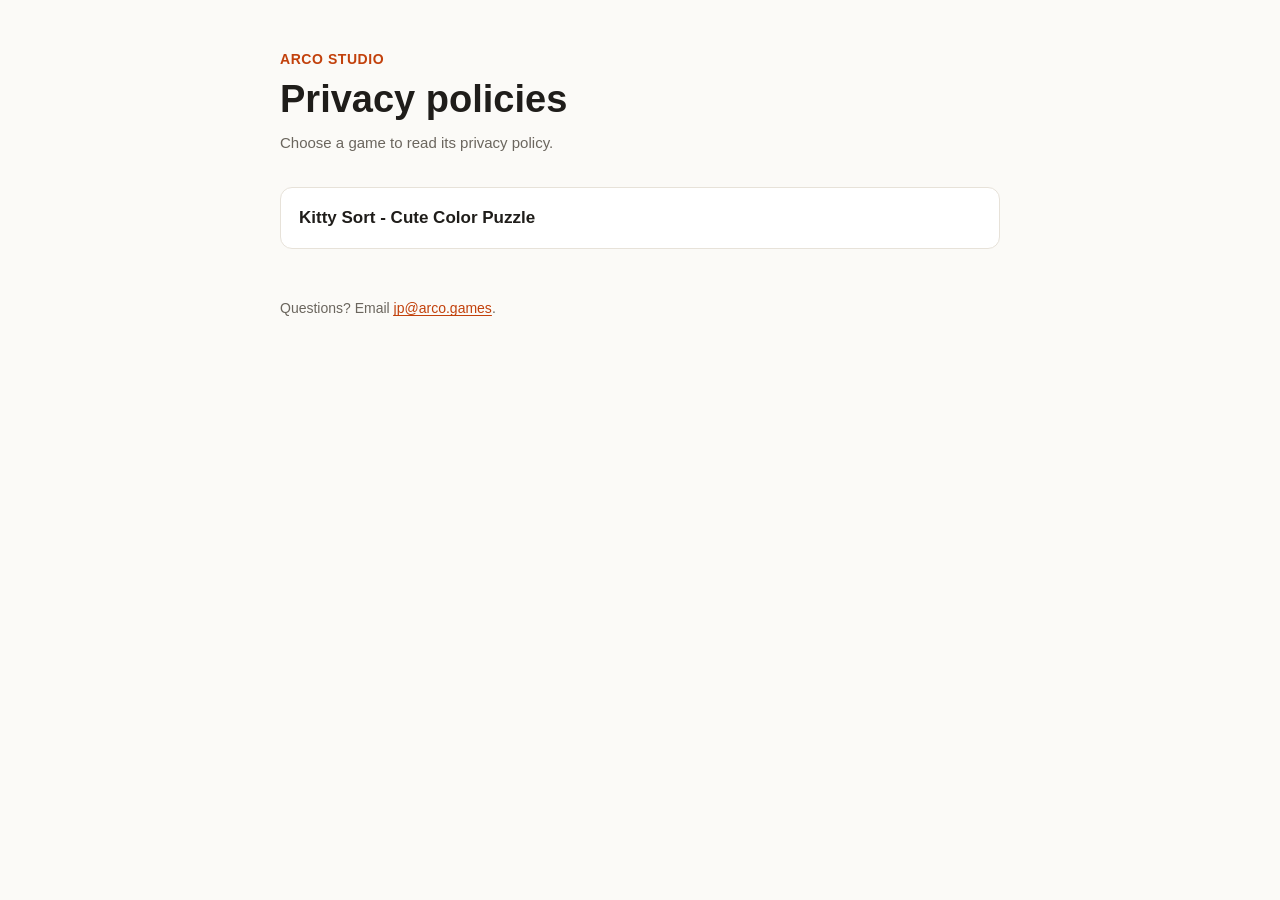
==== index.html @ 593f862b "Add Kitty Sort privacy policy Co-Authored-By: Claude Opus 5.5 <noreply@anthropic.com>" ====
<!doctype html>
<html lang="en">
<head>
  <meta charset="utf-8">
  <meta name="viewport" content="width=device-width, initial-scale=1">
  <title>Arco Studio Privacy</title>
  <meta name="description" content="Privacy policies for Arco Studio games.">
  <meta name="color-scheme" content="light dark">
  <link rel="stylesheet" href="assets/style.css">
</head>
<body>
<main>
  <header>
    <p class="eyebrow">Arco Studio</p>
    <h1>Privacy policies</h1>
    <p class="meta">Choose a game to read its privacy policy.</p>
  </header>
  <ul class="apps">
    <li><a href="kitty-sort/">Kitty Sort - Cute Color Puzzle</a></li>
  </ul>
  <footer>
    <p>Questions? Email <a href="mailto:jp@arco.games">jp@arco.games</a>.</p>
  </footer>
</main>
</body>
</html>
---- assets/style.css ----
:root {
  --bg: #fbfaf7;
  --surface: #ffffff;
  --text: #1f1d1a;
  --muted: #6b665e;
  --line: #e7e2d9;
  --accent: #c2410c;
  --accent-soft: #fff1e8;
}

@media (prefers-color-scheme: dark) {
  :root {
    --bg: #161412;
    --surface: #1f1c19;
    --text: #ece8e2;
    --muted: #a39d93;
    --line: #34302b;
    --accent: #fb923c;
    --accent-soft: #2a1d14;
  }
}

* { box-sizing: border-box; }

html { -webkit-text-size-adjust: 100%; }

body {
  margin: 0;
  background: var(--bg);
  color: var(--text);
  font: 17px/1.65 -apple-system, BlinkMacSystemFont, "Segoe UI", Roboto, "Helvetica Neue", Arial, sans-serif;
}

main {
  max-width: 760px;
  margin: 0 auto;
  padding: 48px 20px 80px;
}

header { margin-bottom: 32px; }

.eyebrow {
  margin: 0 0 6px;
  color: var(--accent);
  font-size: 14px;
  font-weight: 600;
  letter-spacing: .04em;
  text-transform: uppercase;
}

h1 {
  margin: 0 0 8px;
  font-size: clamp(28px, 6vw, 38px);
  line-height: 1.2;
}

.meta { margin: 0; color: var(--muted); font-size: 15px; }

h2 {
  margin: 40px 0 12px;
  padding-top: 24px;
  border-top: 1px solid var(--line);
  font-size: 22px;
  line-height: 1.3;
}

h3 { margin: 24px 0 8px; font-size: 18px; }

p, ul { margin: 0 0 14px; }

ul { padding-left: 22px; }

li { margin-bottom: 6px; }

a { color: var(--accent); text-underline-offset: 2px; }

.summary {
  margin: 0 0 8px;
  padding: 18px 20px;
  border-radius: 12px;
  background: var(--accent-soft);
}

.summary ul { margin: 0; }

.table-wrap { overflow-x: auto; margin: 0 0 14px; }

table {
  width: 100%;
  border-collapse: collapse;
  font-size: 15px;
}

th, td {
  padding: 10px 12px;
  border-bottom: 1px solid var(--line);
  text-align: left;
  vertical-align: top;
}

th { color: var(--muted); font-weight: 600; }

.apps { list-style: none; padding: 0; }

.apps a {
  display: block;
  padding: 16px 18px;
  border: 1px solid var(--line);
  border-radius: 12px;
  background: var(--surface);
  color: var(--text);
  font-weight: 600;
  text-decoration: none;
}

.apps a:hover { border-color: var(--accent); }

footer {
  margin-top: 48px;
  color: var(--muted);
  font-size: 14px;
}
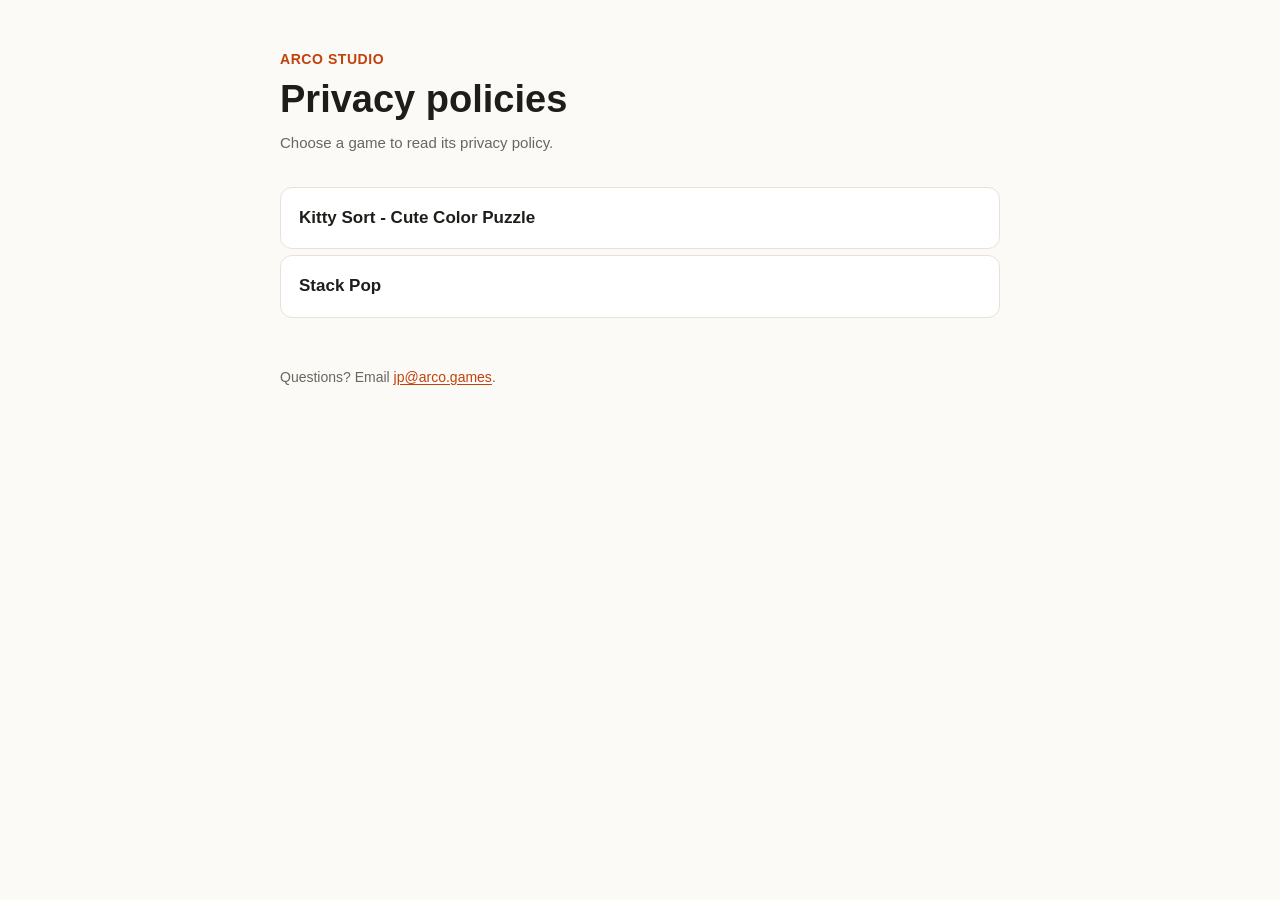
==== commit 7b36362d: "Add Stack Pop privacy policy Co-Authored-By: Claude Opus 5.5 <noreply@anthropic.com>" ====
--- a/index.html
+++ b/index.html
@@ -17,6 +17,7 @@
   </header>
   <ul class="apps">
     <li><a href="kitty-sort/">Kitty Sort - Cute Color Puzzle</a></li>
+    <li><a href="stack-pop/">Stack Pop</a></li>
   </ul>
   <footer>
     <p>Questions? Email <a href="mailto:jp@arco.games">jp@arco.games</a>.</p>
